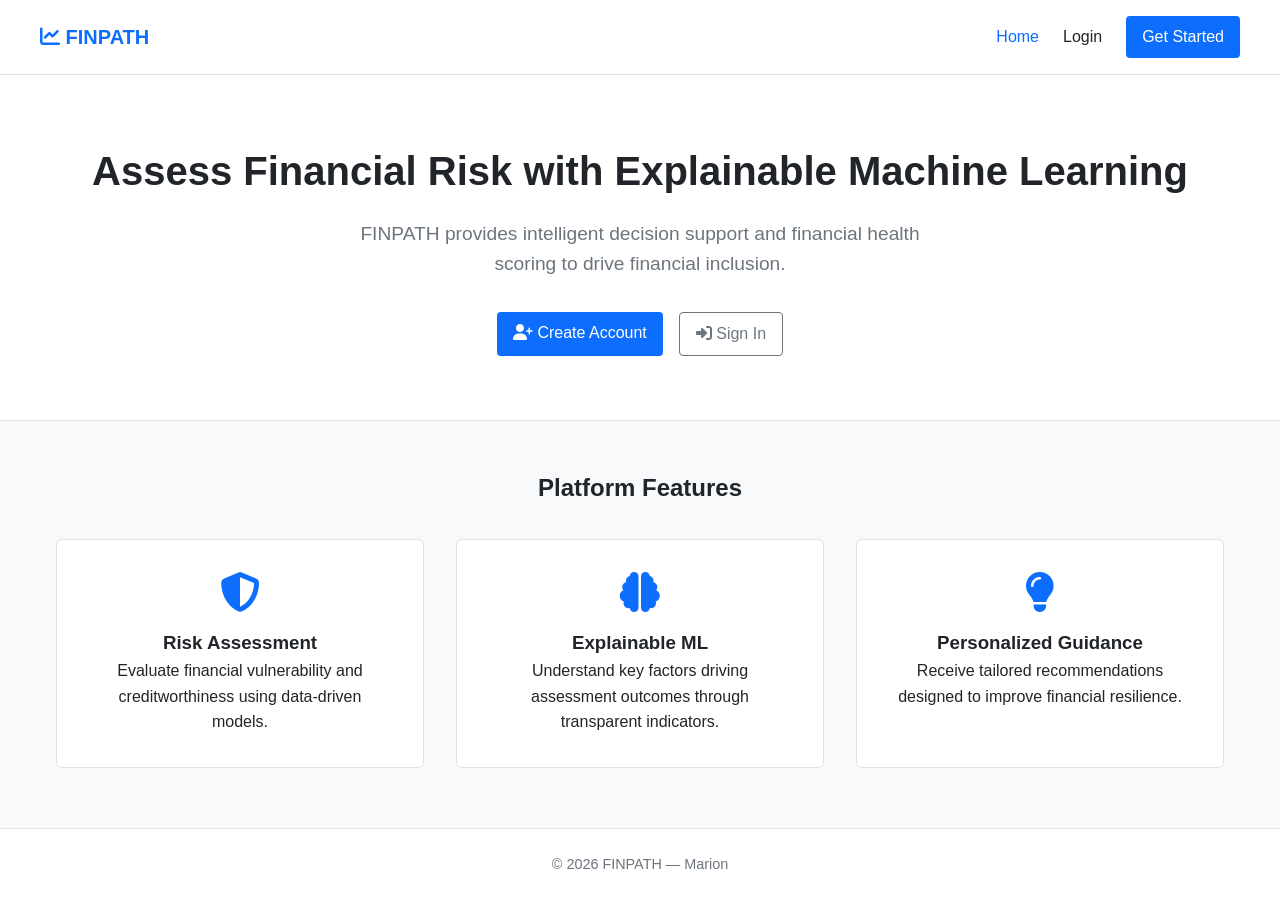
==== index.html @ e1909bf3 "first commit" ====
<!DOCTYPE html>
<html lang="en">
<head>
  <meta charset="UTF-8">
  <meta name="viewport" content="width=device-width, initial-scale=1.0">
  <title>FINPATH - Financial Inclusion Platform</title>
  <link rel="stylesheet" href="https://cdnjs.cloudflare.com/ajax/libs/font-awesome/6.4.0/css/all.min.css">
  <link rel="stylesheet" href="css/style.css">
  <link rel="stylesheet" href="css/responsive.css">
</head>
<body>

  <header class="navbar">
    <div class="nav-container">
      <a href="index.html" class="logo"><i class="fa-solid fa-chart-line"></i> FINPATH</a>
      <nav>
        <ul class="nav-links">
          <li><a href="index.html" class="active">Home</a></li>
          <li><a href="login.html">Login</a></li>
          <li><a href="register.html" class="btn-primary">Get Started</a></li>
        </ul>
      </nav>
    </div>
  </header>

  <main>
    <section class="hero-section">
      <div class="hero-content">
        <h1>Assess Financial Risk with Explainable Machine Learning</h1>
        <p>FINPATH provides intelligent decision support and financial health scoring to drive financial inclusion.</p>
        <div class="hero-buttons">
          <a href="register.html" class="btn-primary"><i class="fa-solid fa-user-plus"></i> Create Account</a>
          <a href="login.html" class="btn-outline"><i class="fa-solid fa-right-to-bracket"></i> Sign In</a>
        </div>
      </div>
    </section>

    <section class="features-section">
      <h2>Platform Features</h2>
      <div class="features-grid">
        <div class="feature-card">
          <i class="fa-solid fa-shield-halved feature-icon"></i>
          <h3>Risk Assessment</h3>
          <p>Evaluate financial vulnerability and creditworthiness using data-driven models.</p>
        </div>
        <div class="feature-card">
          <i class="fa-solid fa-brain feature-icon"></i>
          <h3>Explainable ML</h3>
          <p>Understand key factors driving assessment outcomes through transparent indicators.</p>
        </div>
        <div class="feature-card">
          <i class="fa-solid fa-lightbulb feature-icon"></i>
          <h3>Personalized Guidance</h3>
          <p>Receive tailored recommendations designed to improve financial resilience.</p>
        </div>
      </div>
    </section>
  </main>

  <footer class="footer">
    <p>&copy; 2026 FINPATH — Marion</p>
  </footer>

</body>
</html>
---- css/style.css ----
:root {
  --primary-color: #0d6efd;
  --primary-hover: #0b5ed7;
  --secondary-color: #6c757d;
  --dark-color: #212529;
  --light-color: #f8f9fa;
  --border-color: #dee2e6;
  --card-bg: #ffffff;
  --font-family: -apple-system, BlinkMacSystemFont, "Segoe UI", Roboto, "Helvetica Neue", Arial, sans-serif;
}

* {
  box-sizing: border-box;
  margin: 0;
  padding: 0;
}

body {
  font-family: var(--font-family);
  background-color: var(--light-color);
  color: var(--dark-color);
  line-height: 1.6;
  display: flex;
  flex-direction: column;
  min-height: 100vh;
}

main {
  flex: 1;
}

.navbar {
  background-color: #ffffff;
  border-bottom: 1px solid var(--border-color);
  padding: 1rem 2rem;
}

.nav-container {
  max-width: 1200px;
  margin: 0 auto;
  display: flex;
  justify-content: space-between;
  align-items: center;
}

.logo {
  font-size: 1.25rem;
  font-weight: bold;
  color: var(--primary-color);
  text-decoration: none;
}

.nav-links {
  display: flex;
  list-style: none;
  gap: 1.5rem;
  align-items: center;
}

.nav-links a {
  text-decoration: none;
  color: var(--dark-color);
  font-weight: 500;
  transition: color 0.2s;
}

.nav-links a:hover,
.nav-links a.active {
  color: var(--primary-color);
}

.btn-primary {
  background-color: var(--primary-color);
  color: #ffffff !important;
  padding: 0.5rem 1rem;
  border-radius: 4px;
  border: none;
  cursor: pointer;
  text-decoration: none;
  display: inline-block;
}

.btn-primary:hover {
  background-color: var(--primary-hover);
}

.btn-outline {
  border: 1px solid var(--secondary-color);
  color: var(--secondary-color) !important;
  padding: 0.5rem 1rem;
  border-radius: 4px;
  background: transparent;
  cursor: pointer;
  text-decoration: none;
  display: inline-block;
}

.btn-outline:hover {
  background-color: #e9ecef;
}

.btn-logout {
  background: none;
  border: none;
  color: #dc3545;
  cursor: pointer;
  font-size: 1rem;
  font-weight: 500;
}

.hero-section {
  text-align: center;
  padding: 4rem 1rem;
  background-color: #ffffff;
  border-bottom: 1px solid var(--border-color);
}

.hero-content h1 {
  font-size: 2.5rem;
  margin-bottom: 1rem;
}

.hero-content p {
  color: var(--secondary-color);
  font-size: 1.2rem;
  max-width: 600px;
  margin: 0 auto 2rem auto;
}

.hero-buttons {
  display: flex;
  justify-content: center;
  gap: 1rem;
}

.features-section {
  max-width: 1200px;
  margin: 3rem auto;
  padding: 0 1rem;
  text-align: center;
}

.features-grid {
  display: grid;
  grid-template-columns: repeat(auto-fit, minmax(280px, 1fr));
  gap: 2rem;
  margin-top: 2rem;
}

.feature-card {
  background: var(--card-bg);
  padding: 2rem;
  border: 1px solid var(--border-color);
  border-radius: 6px;
}

.feature-icon {
  font-size: 2.5rem;
  color: var(--primary-color);
  margin-bottom: 1rem;
}

.footer {
  text-align: center;
  padding: 1.5rem;
  background-color: #ffffff;
  border-top: 1px solid var(--border-color);
  font-size: 0.9rem;
  color: var(--secondary-color);
}
---- css/responsive.css ----
@media (max-width: 768px) {
  .nav-container {
    flex-direction: column;
    gap: 1rem;
  }

  .nav-links {
    flex-wrap: wrap;
    justify-content: center;
  }

  .hero-content h1 {
    font-size: 1.8rem;
  }

  .hero-buttons {
    flex-direction: column;
  }

  .analytics-grid {
    grid-template-columns: 1fr;
  }

  .form-actions {
    flex-direction: column;
  }

  .form-actions button,
  .form-actions a {
    width: 100%;
    text-align: center;
  }
}
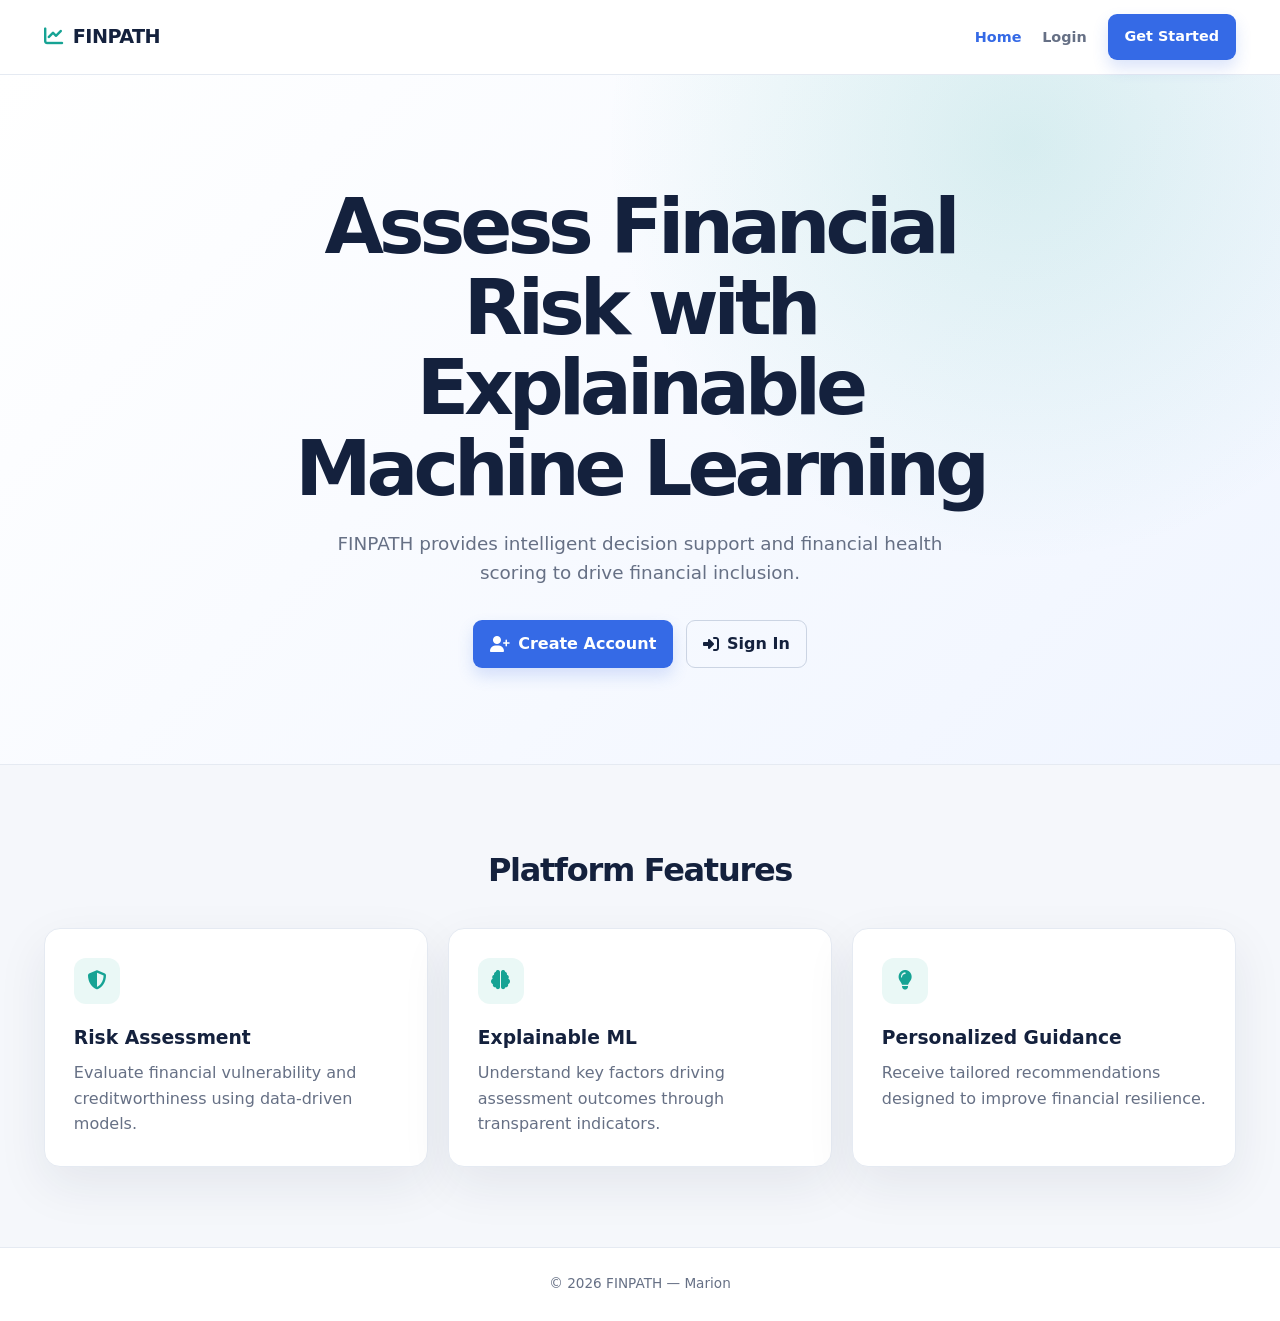
==== commit 7a3b9d8d: "Complete Marion frontend experience" ====
--- a/index.html
+++ b/index.html
@@ -61,5 +61,6 @@
     <p>&copy; 2026 FINPATH — Marion</p>
   </footer>
 
+<script src="js/app.js"></script>
 </body>
 </html>
--- a/css/style.css
+++ b/css/style.css
@@ -1,170 +1,63 @@
 :root {
-  --primary-color: #0d6efd;
-  --primary-hover: #0b5ed7;
-  --secondary-color: #6c757d;
-  --dark-color: #212529;
-  --light-color: #f8f9fa;
-  --border-color: #dee2e6;
-  --card-bg: #ffffff;
-  --font-family: -apple-system, BlinkMacSystemFont, "Segoe UI", Roboto, "Helvetica Neue", Arial, sans-serif;
+  --ink: #14213d;
+  --muted: #667085;
+  --primary: #356ae6;
+  --primary-dark: #244fb8;
+  --teal: #16a394;
+  --surface: #ffffff;
+  --canvas: #f5f7fb;
+  --border: #e5eaf2;
+  --danger: #c2414d;
+  --shadow: 0 18px 50px rgba(20, 33, 61, .08);
+  --font-family: Inter, ui-sans-serif, system-ui, -apple-system, BlinkMacSystemFont, "Segoe UI", sans-serif;
 }
-
-* {
-  box-sizing: border-box;
-  margin: 0;
-  padding: 0;
-}
-
-body {
-  font-family: var(--font-family);
-  background-color: var(--light-color);
-  color: var(--dark-color);
-  line-height: 1.6;
-  display: flex;
-  flex-direction: column;
-  min-height: 100vh;
-}
-
-main {
-  flex: 1;
-}
-
-.navbar {
-  background-color: #ffffff;
-  border-bottom: 1px solid var(--border-color);
-  padding: 1rem 2rem;
-}
-
-.nav-container {
-  max-width: 1200px;
-  margin: 0 auto;
-  display: flex;
-  justify-content: space-between;
-  align-items: center;
-}
-
-.logo {
-  font-size: 1.25rem;
-  font-weight: bold;
-  color: var(--primary-color);
-  text-decoration: none;
-}
-
-.nav-links {
-  display: flex;
-  list-style: none;
-  gap: 1.5rem;
-  align-items: center;
-}
-
-.nav-links a {
-  text-decoration: none;
-  color: var(--dark-color);
-  font-weight: 500;
-  transition: color 0.2s;
-}
-
-.nav-links a:hover,
-.nav-links a.active {
-  color: var(--primary-color);
-}
-
-.btn-primary {
-  background-color: var(--primary-color);
-  color: #ffffff !important;
-  padding: 0.5rem 1rem;
-  border-radius: 4px;
-  border: none;
-  cursor: pointer;
-  text-decoration: none;
-  display: inline-block;
-}
-
-.btn-primary:hover {
-  background-color: var(--primary-hover);
-}
-
-.btn-outline {
-  border: 1px solid var(--secondary-color);
-  color: var(--secondary-color) !important;
-  padding: 0.5rem 1rem;
-  border-radius: 4px;
-  background: transparent;
-  cursor: pointer;
-  text-decoration: none;
-  display: inline-block;
-}
-
-.btn-outline:hover {
-  background-color: #e9ecef;
-}
-
-.btn-logout {
-  background: none;
-  border: none;
-  color: #dc3545;
-  cursor: pointer;
-  font-size: 1rem;
-  font-weight: 500;
-}
-
-.hero-section {
-  text-align: center;
-  padding: 4rem 1rem;
-  background-color: #ffffff;
-  border-bottom: 1px solid var(--border-color);
-}
-
-.hero-content h1 {
-  font-size: 2.5rem;
-  margin-bottom: 1rem;
-}
-
-.hero-content p {
-  color: var(--secondary-color);
-  font-size: 1.2rem;
-  max-width: 600px;
-  margin: 0 auto 2rem auto;
-}
-
-.hero-buttons {
-  display: flex;
-  justify-content: center;
-  gap: 1rem;
-}
-
-.features-section {
-  max-width: 1200px;
-  margin: 3rem auto;
-  padding: 0 1rem;
-  text-align: center;
-}
-
-.features-grid {
-  display: grid;
-  grid-template-columns: repeat(auto-fit, minmax(280px, 1fr));
-  gap: 2rem;
-  margin-top: 2rem;
-}
-
-.feature-card {
-  background: var(--card-bg);
-  padding: 2rem;
-  border: 1px solid var(--border-color);
-  border-radius: 6px;
-}
-
-.feature-icon {
-  font-size: 2.5rem;
-  color: var(--primary-color);
-  margin-bottom: 1rem;
-}
-
-.footer {
-  text-align: center;
-  padding: 1.5rem;
-  background-color: #ffffff;
-  border-top: 1px solid var(--border-color);
-  font-size: 0.9rem;
-  color: var(--secondary-color);
-}+* { box-sizing: border-box; margin: 0; padding: 0; }
+html { scroll-behavior: smooth; }
+body { min-height: 100vh; display: flex; flex-direction: column; background: var(--canvas); color: var(--ink); font-family: var(--font-family); line-height: 1.6; }
+main { flex: 1; }
+button, input, select { font: inherit; }
+button { cursor: pointer; }
+.navbar { position: sticky; top: 0; z-index: 20; background: rgba(255,255,255,.94); border-bottom: 1px solid var(--border); backdrop-filter: blur(14px); }
+.nav-container { max-width: 1240px; min-height: 74px; margin: 0 auto; padding: 0 1.5rem; display: flex; align-items: center; justify-content: space-between; gap: 2rem; }
+.logo { display: inline-flex; align-items: center; gap: .65rem; color: var(--ink); font-size: 1.2rem; font-weight: 800; letter-spacing: -.03em; text-decoration: none; }
+.logo i { color: var(--teal); }
+.nav-links { display: flex; align-items: center; gap: 1.3rem; list-style: none; }
+.nav-links a { color: var(--muted); font-size: .9rem; font-weight: 650; text-decoration: none; transition: color .2s ease; }
+.nav-links a:hover, .nav-links a.active { color: var(--primary); }
+.btn-primary, .btn-outline, .btn-logout { display: inline-flex; align-items: center; justify-content: center; gap: .5rem; min-height: 42px; padding: .65rem 1rem; border-radius: 9px; border: 1px solid transparent; font-weight: 700; text-decoration: none; transition: transform .2s ease, background .2s ease, border-color .2s ease; }
+.btn-primary { background: var(--primary); color: #fff !important; box-shadow: 0 8px 16px rgba(53,106,230,.18); }
+.btn-primary:hover { background: var(--primary-dark); transform: translateY(-1px); }
+.btn-outline { background: transparent; border-color: #cbd4e3; color: var(--ink) !important; }
+.btn-outline:hover { background: #eef3fb; border-color: #aebbd0; }
+.btn-danger { background: var(--danger); }
+.btn-logout { min-height: auto; padding: .2rem 0; background: transparent; border: 0; color: var(--danger); }
+.hero-section { padding: 7rem 1.5rem 6rem; background: radial-gradient(circle at 80% 10%, rgba(22,163,148,.14), transparent 35%), linear-gradient(135deg, #fff 0%, #f0f5ff 100%); border-bottom: 1px solid var(--border); }
+.hero-content { max-width: 900px; margin: auto; text-align: center; }
+.hero-content h1 { max-width: 790px; margin: 0 auto 1.2rem; font-size: clamp(2.5rem, 6vw, 4.8rem); line-height: 1.05; letter-spacing: -.065em; }
+.hero-content p { max-width: 650px; margin: 0 auto 2rem; color: var(--muted); font-size: 1.15rem; }
+.hero-buttons { display: flex; justify-content: center; gap: .8rem; flex-wrap: wrap; }
+.features-section { max-width: 1240px; margin: 0 auto; padding: 5rem 1.5rem; text-align: center; }
+.features-section > h2 { font-size: 2rem; letter-spacing: -.04em; }
+.features-grid { display: grid; grid-template-columns: repeat(3, 1fr); gap: 1.25rem; margin-top: 2rem; text-align: left; }
+.feature-card { padding: 1.8rem; background: var(--surface); border: 1px solid var(--border); border-radius: 16px; box-shadow: var(--shadow); }
+.feature-card h3 { margin-bottom: .45rem; }
+.feature-card p { color: var(--muted); }
+.feature-icon { display: grid; place-items: center; width: 46px; height: 46px; margin-bottom: 1.2rem; border-radius: 12px; background: #eaf8f6; color: var(--teal); font-size: 1.2rem; }
+.footer { padding: 1.6rem; color: var(--muted); border-top: 1px solid var(--border); background: var(--surface); text-align: center; font-size: .85rem; }
+.toast-region { position: fixed; right: 1.2rem; bottom: 1.2rem; z-index: 100; display: grid; gap: .7rem; max-width: min(360px, calc(100vw - 2.4rem)); }
+.toast { display: flex; align-items: center; gap: .7rem; padding: .9rem 1rem; color: var(--ink); background: var(--surface); border: 1px solid var(--border); border-left: 4px solid var(--teal); border-radius: 10px; box-shadow: var(--shadow); animation: toast-in .25s ease; }
+.toast i { color: var(--teal); }
+.toast-error { border-left-color: var(--danger); }
+.toast-error i { color: var(--danger); }
+.app-modal { position: fixed; inset: 0; z-index: 90; display: grid; place-items: center; padding: 1rem; }
+.modal-backdrop { position: absolute; inset: 0; background: rgba(20,33,61,.5); backdrop-filter: blur(4px); }
+.modal-dialog { position: relative; width: min(440px, 100%); padding: 2rem; background: var(--surface); border: 1px solid var(--border); border-radius: 18px; box-shadow: 0 24px 70px rgba(20,33,61,.2); animation: modal-in .2s ease; }
+.modal-dialog h2 { margin: .9rem 0 .4rem; letter-spacing: -.03em; }
+.modal-dialog p { color: var(--muted); }
+.modal-close { position: absolute; top: 1rem; right: 1rem; width: 34px; height: 34px; border: 0; border-radius: 8px; background: #f3f5f8; color: var(--muted); }
+.modal-icon { display: grid; place-items: center; width: 44px; height: 44px; border-radius: 12px; background: #eaf8f6; color: var(--teal); }
+.modal-icon-danger { background: #fff0f1; color: var(--danger); }
+.modal-actions { display: flex; justify-content: flex-end; gap: .7rem; margin-top: 1.6rem; }
+.mobile-menu-toggle { display: none; margin-left: auto; width: 40px; height: 40px; border: 1px solid var(--border); border-radius: 9px; background: var(--surface); color: var(--ink); }
+@keyframes toast-in { from { opacity: 0; transform: translateY(10px); } to { opacity: 1; transform: translateY(0); } }
+@keyframes modal-in { from { opacity: 0; transform: translateY(8px) scale(.98); } to { opacity: 1; transform: translateY(0) scale(1); } }
--- a/css/responsive.css
+++ b/css/responsive.css
@@ -1,33 +1,23 @@
-@media (max-width: 768px) {
-  .nav-container {
-    flex-direction: column;
-    gap: 1rem;
-  }
-
-  .nav-links {
-    flex-wrap: wrap;
-    justify-content: center;
-  }
-
-  .hero-content h1 {
-    font-size: 1.8rem;
-  }
-
-  .hero-buttons {
-    flex-direction: column;
-  }
-
-  .analytics-grid {
-    grid-template-columns: 1fr;
-  }
-
-  .form-actions {
-    flex-direction: column;
-  }
-
-  .form-actions button,
-  .form-actions a {
-    width: 100%;
-    text-align: center;
-  }
-}+@media (max-width: 900px) {
+  .nav-container { min-height: 68px; }
+  .mobile-menu-toggle { display: block; }
+  .nav-container nav { position: absolute; top: 68px; right: 1rem; left: 1rem; }
+  .nav-links { display: none; padding: .8rem; background: var(--surface); border: 1px solid var(--border); border-radius: 12px; box-shadow: var(--shadow); }
+  .nav-links.is-open { display: grid; gap: .65rem; }
+  .nav-links a, .nav-links button { width: 100%; justify-content: flex-start; padding: .55rem .6rem; }
+  .features-grid, .metrics-grid, .analytics-grid { grid-template-columns: 1fr; }
+  .welcome-banner { display: block; }
+}
+@media (max-width: 560px) {
+  .nav-container { padding: 0 1rem; }
+  .logo { font-size: 1.05rem; }
+  .hero-section { padding: 5rem 1rem 4rem; }
+  .features-section, .dashboard-container, .container { padding-right: 1rem; padding-left: 1rem; }
+  .card, .auth-card { padding: 1.25rem; }
+  .form-actions, .action-buttons { flex-direction: column; }
+  .form-actions > *, .action-buttons > * { width: 100%; }
+  .recommendation-card { grid-template-columns: 30px 42px 1fr; gap: .65rem; }
+  .recommendation-icon { width: 42px; height: 42px; }
+  .modal-actions { flex-direction: column-reverse; }
+  .modal-actions > * { width: 100%; }
+}
